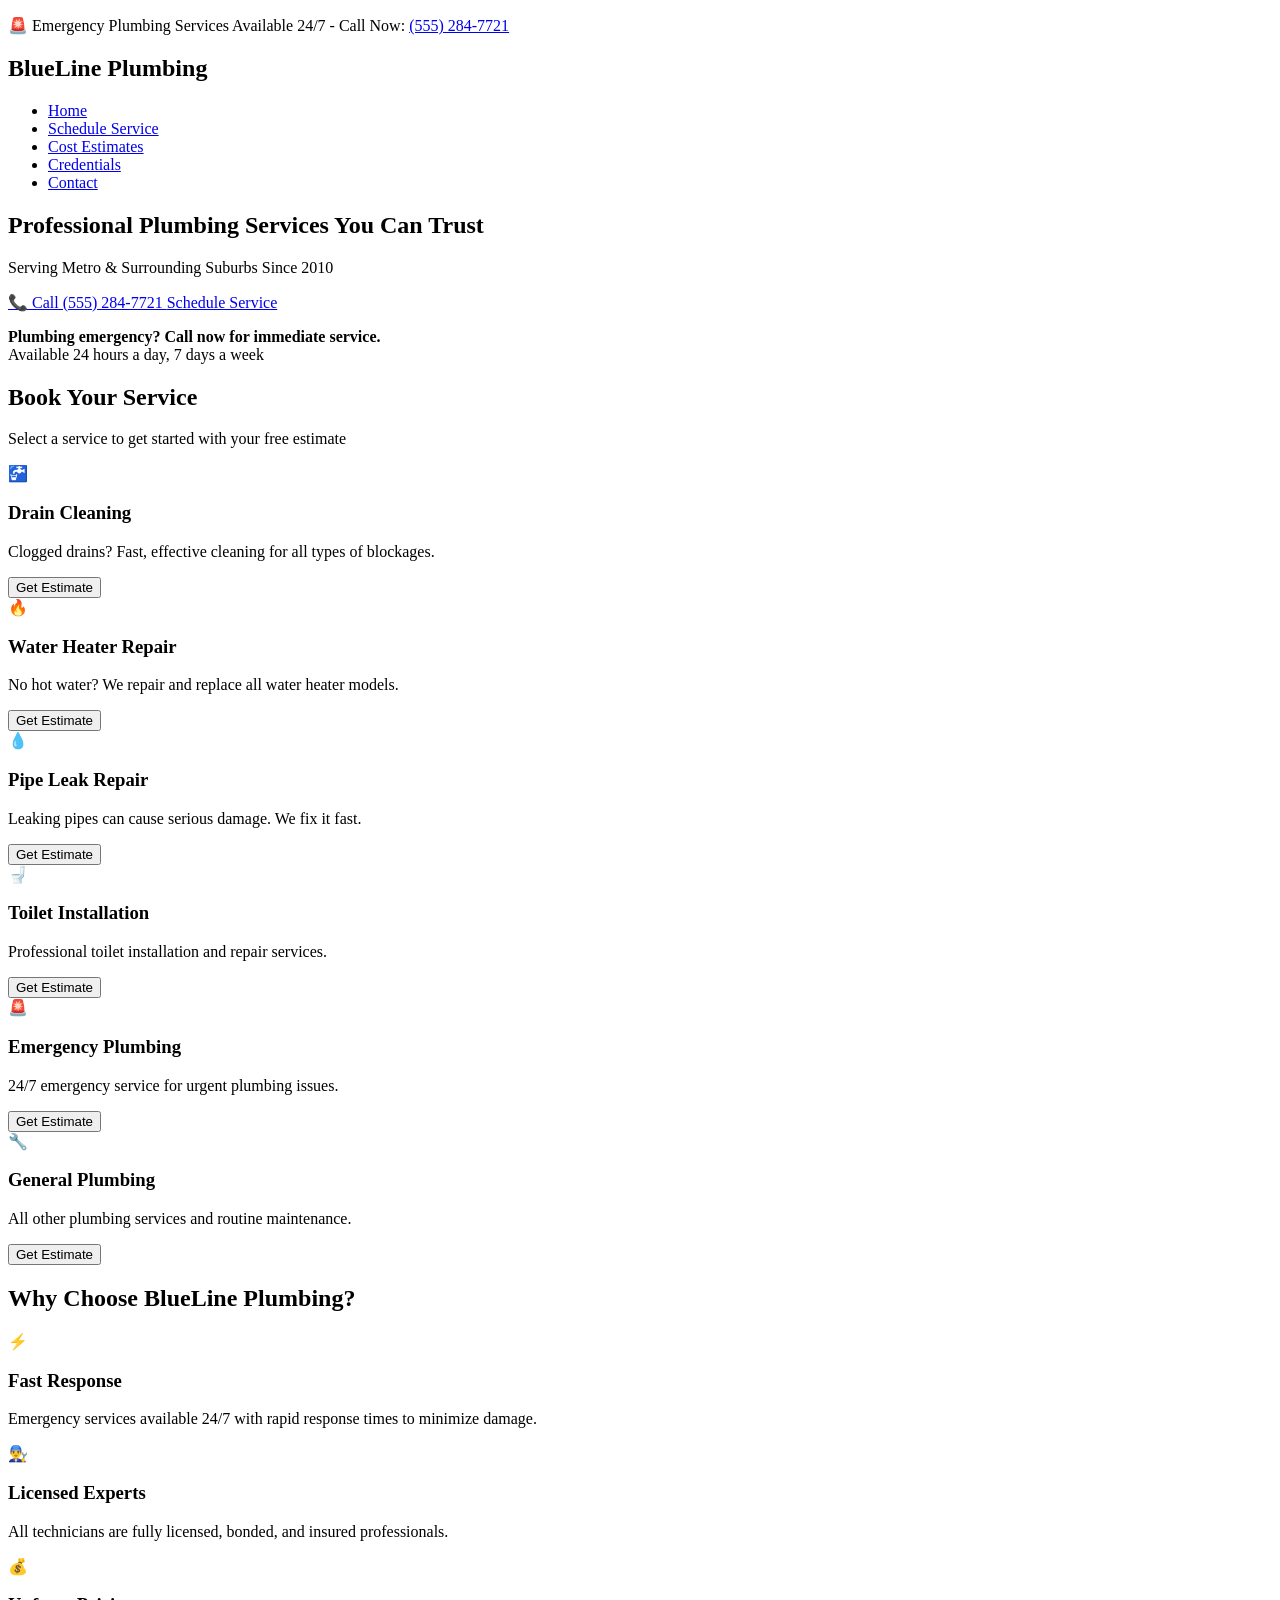
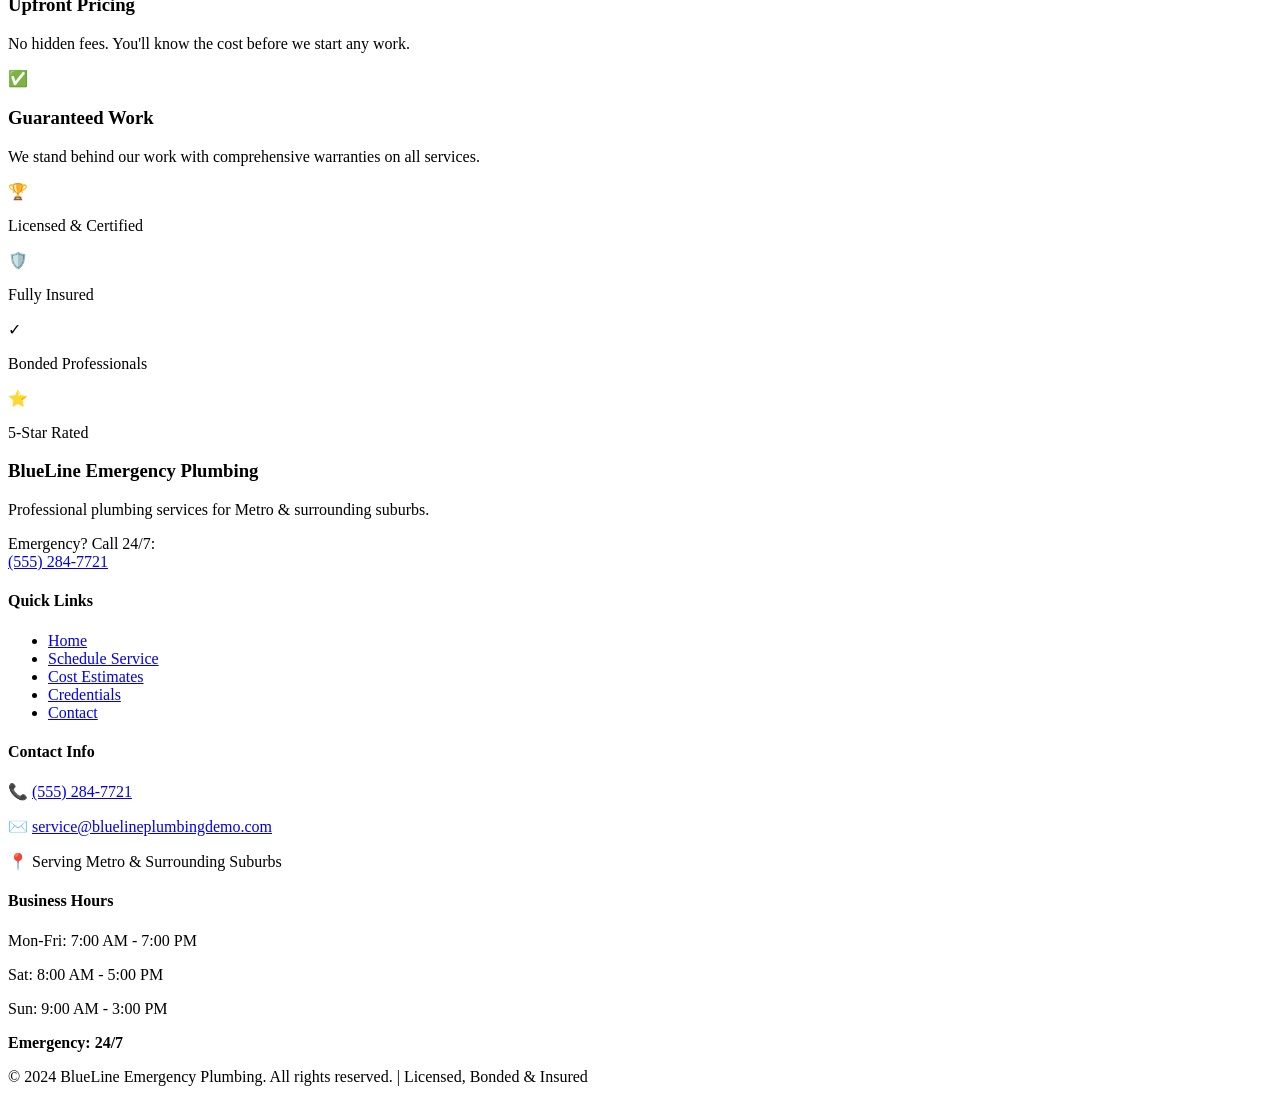
==== index.html @ 8743f66a "Create index.html for BlueLine Plumbing website Added a complete HTML structure for the BlueLine Plu" ====
<!DOCTYPE html>
<html lang="en">
<head>
    <meta charset="UTF-8">
    <meta name="viewport" content="width=device-width, initial-scale=1.0">
    <title>BlueLine Emergency Plumbing - 24/7 Service</title>
    <link rel="stylesheet" href="css/styles.css">
</head>
<body>
    <!-- Emergency Banner -->
    <div class="emergency-banner">
        <p>🚨 Emergency Plumbing Services Available 24/7 - Call Now: <a href="tel:5552847721">(555) 284-7721</a></p>
    </div>

    <!-- Navigation -->
    <nav class="navbar">
        <div class="container nav-container">
            <div class="logo">
                <h2>BlueLine Plumbing</h2>
            </div>
            <ul class="nav-menu">
                <li><a href="index.html" class="active">Home</a></li>
                <li><a href="schedule.html">Schedule Service</a></li>
                <li><a href="estimates.html">Cost Estimates</a></li>
                <li><a href="credentials.html">Credentials</a></li>
                <li><a href="contact.html">Contact</a></li>
            </ul>
            <div class="hamburger">
                <span></span>
                <span></span>
                <span></span>
            </div>
        </div>
    </nav>

    <!-- Hero Section -->
    <section class="hero">
        <div class="container hero-content">
            <h1>Professional Plumbing Services You Can Trust</h1>
            <p class="hero-subtitle">Serving Metro & Surrounding Suburbs Since 2010</p>
            <div class="hero-cta">
                <a href="tel:5552847721" class="btn btn-primary btn-large">
                    📞 Call (555) 284-7721
                </a>
                <a href="schedule.html" class="btn btn-secondary btn-large">
                    Schedule Service
                </a>
            </div>
            <p class="emergency-text">
                <strong>Plumbing emergency? Call now for immediate service.</strong><br>
                Available 24 hours a day, 7 days a week
            </p>
        </div>
    </section>

    <!-- Book Your Service -->
    <section class="services-booking">
        <div class="container">
            <h2>Book Your Service</h2>
            <p class="section-subtitle">Select a service to get started with your free estimate</p>
            
            <div class="service-grid">
                <div class="service-card" data-service="drain-cleaning">
                    <div class="service-icon">🚰</div>
                    <h3>Drain Cleaning</h3>
                    <p>Clogged drains? Fast, effective cleaning for all types of blockages.</p>
                    <button class="btn btn-primary" onclick="bookService('Drain Cleaning')">Get Estimate</button>
                </div>

                <div class="service-card" data-service="water-heater">
                    <div class="service-icon">🔥</div>
                    <h3>Water Heater Repair</h3>
                    <p>No hot water? We repair and replace all water heater models.</p>
                    <button class="btn btn-primary" onclick="bookService('Water Heater Repair')">Get Estimate</button>
                </div>

                <div class="service-card" data-service="pipe-leak">
                    <div class="service-icon">💧</div>
                    <h3>Pipe Leak Repair</h3>
                    <p>Leaking pipes can cause serious damage. We fix it fast.</p>
                    <button class="btn btn-primary" onclick="bookService('Pipe Leak Repair')">Get Estimate</button>
                </div>

                <div class="service-card" data-service="toilet-installation">
                    <div class="service-icon">🚽</div>
                    <h3>Toilet Installation</h3>
                    <p>Professional toilet installation and repair services.</p>
                    <button class="btn btn-primary" onclick="bookService('Toilet Installation')">Get Estimate</button>
                </div>

                <div class="service-card" data-service="emergency-plumbing">
                    <div class="service-icon">🚨</div>
                    <h3>Emergency Plumbing</h3>
                    <p>24/7 emergency service for urgent plumbing issues.</p>
                    <button class="btn btn-primary" onclick="bookService('Emergency Plumbing')">Get Estimate</button>
                </div>

                <div class="service-card" data-service="general-plumbing">
                    <div class="service-icon">🔧</div>
                    <h3>General Plumbing</h3>
                    <p>All other plumbing services and routine maintenance.</p>
                    <button class="btn btn-primary" onclick="bookService('General Plumbing')">Get Estimate</button>
                </div>
            </div>
        </div>
    </section>

    <!-- Why Choose Us -->
    <section class="why-choose">
        <div class="container">
            <h2>Why Choose BlueLine Plumbing?</h2>
            
            <div class="features-grid">
                <div class="feature">
                    <div class="feature-icon">⚡</div>
                    <h3>Fast Response</h3>
                    <p>Emergency services available 24/7 with rapid response times to minimize damage.</p>
                </div>

                <div class="feature">
                    <div class="feature-icon">👨‍🔧</div>
                    <h3>Licensed Experts</h3>
                    <p>All technicians are fully licensed, bonded, and insured professionals.</p>
                </div>

                <div class="feature">
                    <div class="feature-icon">💰</div>
                    <h3>Upfront Pricing</h3>
                    <p>No hidden fees. You'll know the cost before we start any work.</p>
                </div>

                <div class="feature">
                    <div class="feature-icon">✅</div>
                    <h3>Guaranteed Work</h3>
                    <p>We stand behind our work with comprehensive warranties on all services.</p>
                </div>
            </div>
        </div>
    </section>

    <!-- Trust Badges -->
    <section class="trust-badges">
        <div class="container">
            <div class="badges-grid">
                <div class="badge">
                    <div class="badge-icon">🏆</div>
                    <p>Licensed & Certified</p>
                </div>
                <div class="badge">
                    <div class="badge-icon">🛡️</div>
                    <p>Fully Insured</p>
                </div>
                <div class="badge">
                    <div class="badge-icon">✓</div>
                    <p>Bonded Professionals</p>
                </div>
                <div class="badge">
                    <div class="badge-icon">⭐</div>
                    <p>5-Star Rated</p>
                </div>
            </div>
        </div>
    </section>

    <!-- Footer -->
    <footer class="footer">
        <div class="container">
            <div class="footer-grid">
                <div class="footer-section">
                    <h3>BlueLine Emergency Plumbing</h3>
                    <p>Professional plumbing services for Metro & surrounding suburbs.</p>
                    <p class="footer-emergency">Emergency? Call 24/7:<br><a href="tel:5552847721">(555) 284-7721</a></p>
                </div>

                <div class="footer-section">
                    <h4>Quick Links</h4>
                    <ul>
                        <li><a href="index.html">Home</a></li>
                        <li><a href="schedule.html">Schedule Service</a></li>
                        <li><a href="estimates.html">Cost Estimates</a></li>
                        <li><a href="credentials.html">Credentials</a></li>
                        <li><a href="contact.html">Contact</a></li>
                    </ul>
                </div>

                <div class="footer-section">
                    <h4>Contact Info</h4>
                    <p>📞 <a href="tel:5552847721">(555) 284-7721</a></p>
                    <p>✉️ <a href="mailto:service@bluelineplumbingdemo.com">service@bluelineplumbingdemo.com</a></p>
                    <p>📍 Serving Metro & Surrounding Suburbs</p>
                </div>

                <div class="footer-section">
                    <h4>Business Hours</h4>
                    <p>Mon-Fri: 7:00 AM - 7:00 PM</p>
                    <p>Sat: 8:00 AM - 5:00 PM</p>
                    <p>Sun: 9:00 AM - 3:00 PM</p>
                    <p><strong>Emergency: 24/7</strong></p>
                </div>
            </div>

            <div class="footer-bottom">
                <p>&copy; 2024 BlueLine Emergency Plumbing. All rights reserved. | Licensed, Bonded & Insured</p>
            </div>
        </div>
    </footer>

    <script src="js/main.js"></script>
</body>
</html>
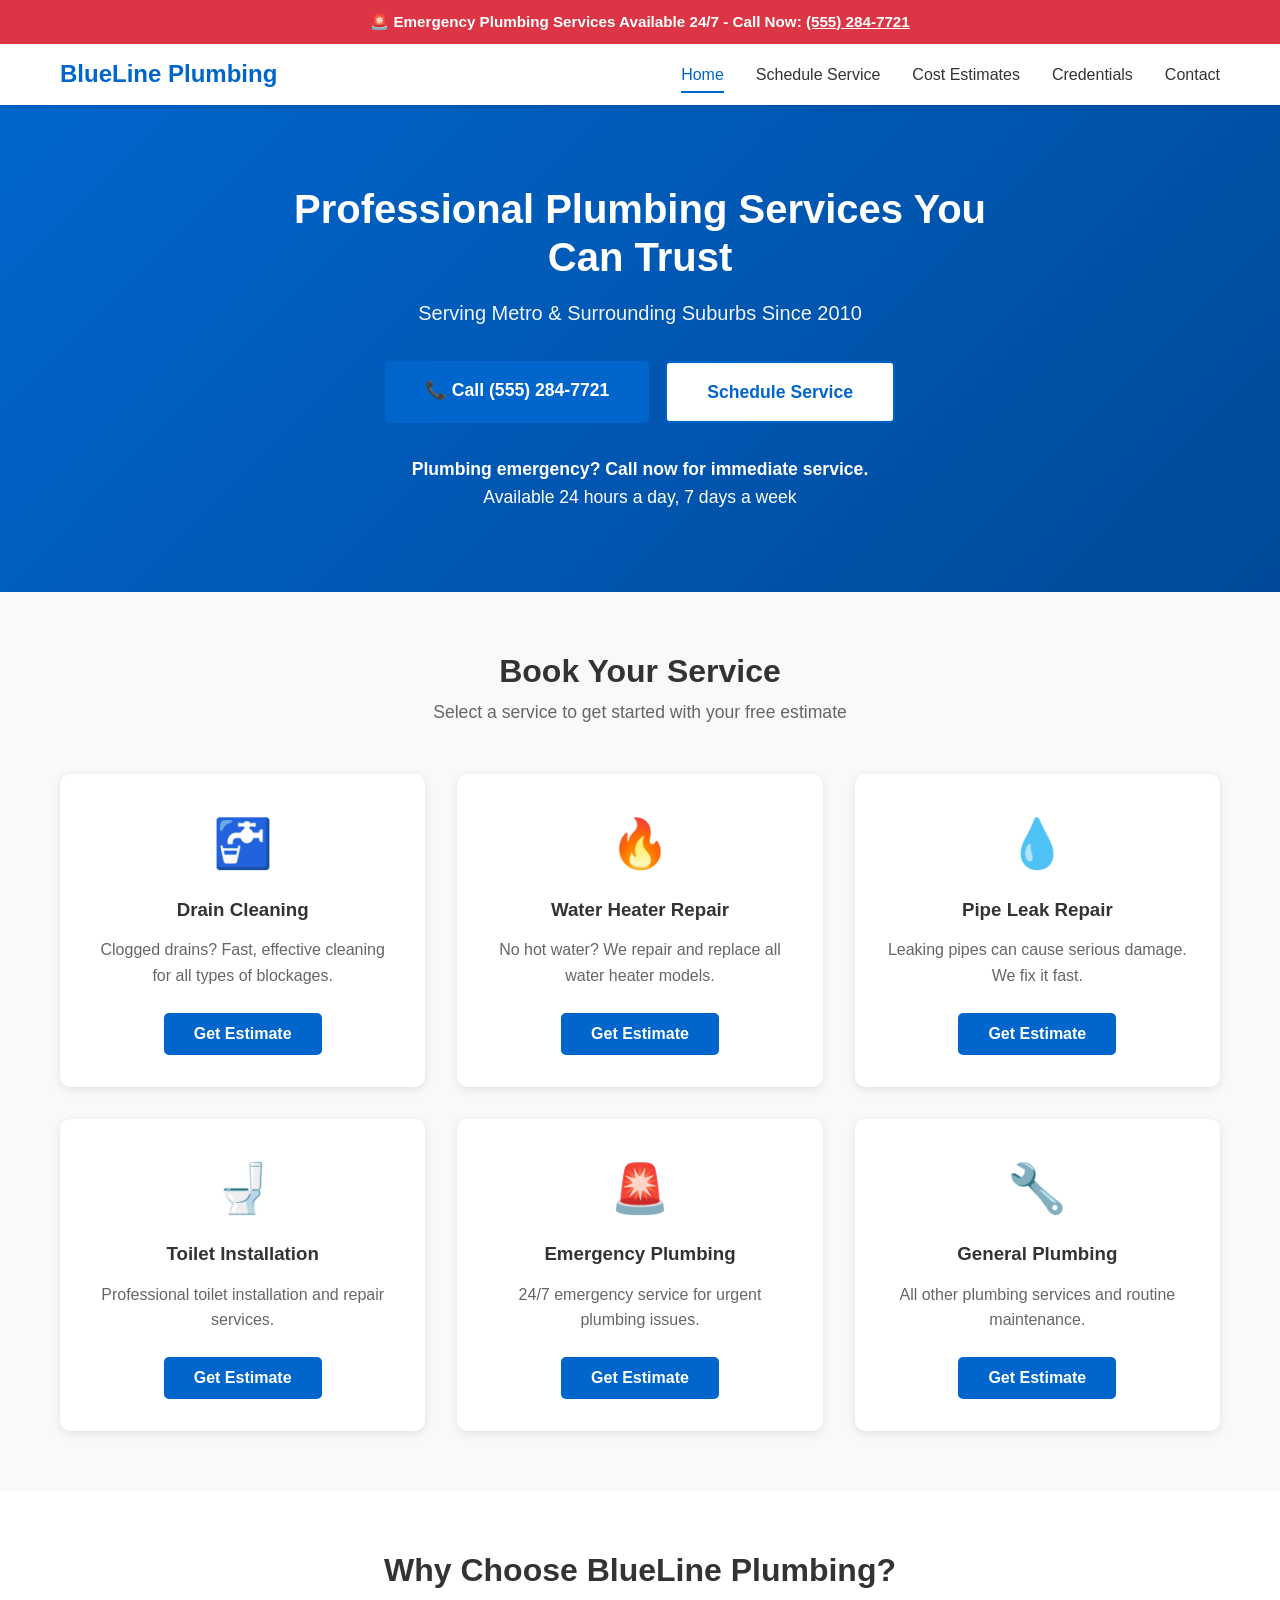
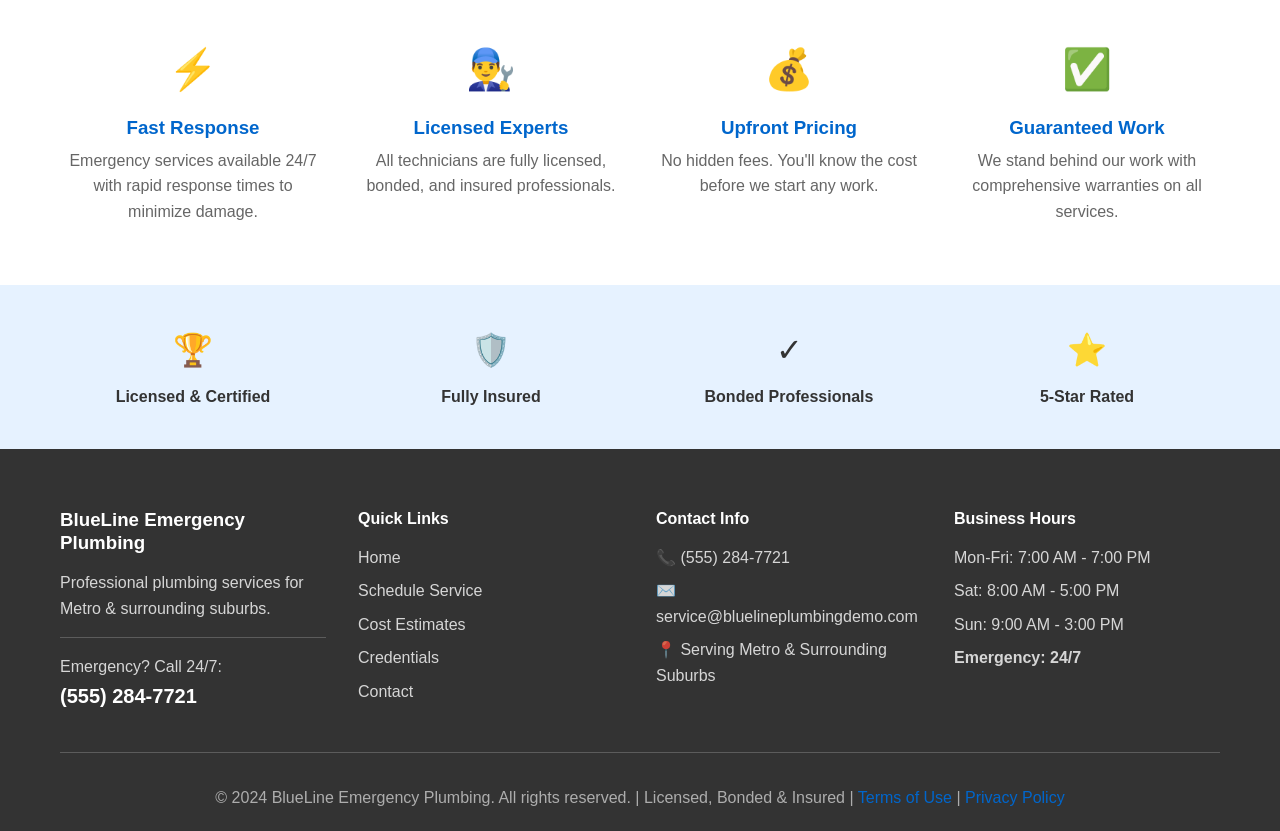
==== commit 8f34de47: "Add links to Terms of Use and Privacy Policy in footer" ====
--- a/index.html
+++ b/index.html
@@ -200,7 +200,7 @@
             </div>
 
             <div class="footer-bottom">
-                <p>&copy; 2024 BlueLine Emergency Plumbing. All rights reserved. | Licensed, Bonded & Insured</p>
+                <p>&copy; 2024 BlueLine Emergency Plumbing. All rights reserved. | Licensed, Bonded & Insured | <a href="terms.html">Terms of Use</a> | <a href="privacy.html">Privacy Policy</a></p>
             </div>
         </div>
     </footer>
--- a/css/styles.css
+++ b/css/styles.css
@@ -0,0 +1,966 @@
+/* ==========================================
+   BlueLine Emergency Plumbing - Styles
+   ========================================== */
+
+/* CSS Reset & Base Styles */
+* {
+    margin: 0;
+    padding: 0;
+    box-sizing: border-box;
+}
+
+:root {
+    --primary-blue: #0066cc;
+    --dark-blue: #004999;
+    --light-blue: #e6f2ff;
+    --emergency-red: #dc3545;
+    --success-green: #28a745;
+    --text-dark: #333333;
+    --text-light: #666666;
+    --gray-light: #f8f9fa;
+    --gray-medium: #dee2e6;
+    --white: #ffffff;
+    --shadow: rgba(0, 0, 0, 0.1);
+}
+
+body {
+    font-family: -apple-system, BlinkMacSystemFont, 'Segoe UI', Roboto, 'Helvetica Neue', Arial, sans-serif;
+    line-height: 1.6;
+    color: var(--text-dark);
+    background-color: var(--white);
+}
+
+.container {
+    max-width: 1200px;
+    margin: 0 auto;
+    padding: 0 20px;
+}
+
+h1, h2, h3, h4, h5, h6 {
+    line-height: 1.2;
+    margin-bottom: 1rem;
+}
+
+a {
+    color: var(--primary-blue);
+    text-decoration: none;
+    transition: color 0.3s ease;
+}
+
+a:hover {
+    color: var(--dark-blue);
+}
+
+/* ==========================================
+   Emergency Banner
+   ========================================== */
+.emergency-banner {
+    background-color: var(--emergency-red);
+    color: var(--white);
+    text-align: center;
+    padding: 10px 20px;
+    font-weight: 600;
+    font-size: 0.95rem;
+}
+
+.emergency-banner a {
+    color: var(--white);
+    text-decoration: underline;
+}
+
+.emergency-banner a:hover {
+    opacity: 0.9;
+}
+
+/* ==========================================
+   Navigation
+   ========================================== */
+.navbar {
+    background-color: var(--white);
+    box-shadow: 0 2px 5px var(--shadow);
+    position: sticky;
+    top: 0;
+    z-index: 1000;
+}
+
+.nav-container {
+    display: flex;
+    justify-content: space-between;
+    align-items: center;
+    padding: 1rem 20px;
+}
+
+.logo h2 {
+    color: var(--primary-blue);
+    margin: 0;
+    font-size: 1.5rem;
+}
+
+.nav-menu {
+    display: flex;
+    list-style: none;
+    gap: 2rem;
+}
+
+.nav-menu a {
+    color: var(--text-dark);
+    font-weight: 500;
+    padding: 0.5rem 0;
+    border-bottom: 2px solid transparent;
+    transition: all 0.3s ease;
+}
+
+.nav-menu a:hover,
+.nav-menu a.active {
+    color: var(--primary-blue);
+    border-bottom-color: var(--primary-blue);
+}
+
+.hamburger {
+    display: none;
+    flex-direction: column;
+    cursor: pointer;
+    gap: 4px;
+}
+
+.hamburger span {
+    width: 25px;
+    height: 3px;
+    background-color: var(--text-dark);
+    transition: all 0.3s ease;
+}
+
+/* ==========================================
+   Hero Section
+   ========================================== */
+.hero {
+    background: linear-gradient(135deg, var(--primary-blue) 0%, var(--dark-blue) 100%);
+    color: var(--white);
+    padding: 80px 20px;
+    text-align: center;
+}
+
+.hero-content {
+    max-width: 800px;
+    margin: 0 auto;
+}
+
+.hero h1 {
+    font-size: 2.5rem;
+    margin-bottom: 1rem;
+}
+
+.hero-subtitle {
+    font-size: 1.25rem;
+    margin-bottom: 2rem;
+    opacity: 0.95;
+}
+
+.hero-cta {
+    display: flex;
+    gap: 1rem;
+    justify-content: center;
+    flex-wrap: wrap;
+    margin-bottom: 2rem;
+}
+
+.emergency-text {
+    font-size: 1.1rem;
+    margin-top: 2rem;
+}
+
+/* ==========================================
+   Buttons
+   ========================================== */
+.btn {
+    display: inline-block;
+    padding: 12px 30px;
+    border-radius: 5px;
+    font-weight: 600;
+    text-align: center;
+    cursor: pointer;
+    transition: all 0.3s ease;
+    border: none;
+    font-size: 1rem;
+}
+
+.btn-large {
+    padding: 15px 40px;
+    font-size: 1.1rem;
+}
+
+.btn-primary {
+    background-color: var(--primary-blue);
+    color: var(--white);
+}
+
+.btn-primary:hover {
+    background-color: var(--dark-blue);
+    transform: translateY(-2px);
+    box-shadow: 0 4px 8px var(--shadow);
+}
+
+.btn-secondary {
+    background-color: var(--white);
+    color: var(--primary-blue);
+    border: 2px solid var(--primary-blue);
+}
+
+.btn-secondary:hover {
+    background-color: var(--light-blue);
+}
+
+.btn-emergency {
+    background-color: var(--emergency-red);
+    color: var(--white);
+}
+
+.btn-emergency:hover {
+    background-color: #c82333;
+}
+
+/* ==========================================
+   Services Booking Section
+   ========================================== */
+.services-booking {
+    padding: 60px 20px;
+    background-color: var(--gray-light);
+}
+
+.services-booking h2 {
+    text-align: center;
+    font-size: 2rem;
+    color: var(--text-dark);
+    margin-bottom: 0.5rem;
+}
+
+.section-subtitle {
+    text-align: center;
+    color: var(--text-light);
+    margin-bottom: 3rem;
+    font-size: 1.1rem;
+}
+
+.service-grid {
+    display: grid;
+    grid-template-columns: repeat(auto-fit, minmax(300px, 1fr));
+    gap: 2rem;
+    margin-top: 2rem;
+}
+
+.service-card {
+    background-color: var(--white);
+    padding: 2rem;
+    border-radius: 10px;
+    box-shadow: 0 2px 10px var(--shadow);
+    text-align: center;
+    transition: all 0.3s ease;
+}
+
+.service-card:hover {
+    transform: translateY(-5px);
+    box-shadow: 0 5px 20px rgba(0, 0, 0, 0.15);
+}
+
+.service-icon {
+    font-size: 3rem;
+    margin-bottom: 1rem;
+}
+
+.service-card h3 {
+    color: var(--text-dark);
+    margin-bottom: 1rem;
+}
+
+.service-card p {
+    color: var(--text-light);
+    margin-bottom: 1.5rem;
+}
+
+/* ==========================================
+   Why Choose Us Section
+   ========================================== */
+.why-choose {
+    padding: 60px 20px;
+}
+
+.why-choose h2 {
+    text-align: center;
+    font-size: 2rem;
+    margin-bottom: 3rem;
+}
+
+.features-grid {
+    display: grid;
+    grid-template-columns: repeat(auto-fit, minmax(250px, 1fr));
+    gap: 2rem;
+}
+
+.feature {
+    text-align: center;
+}
+
+.feature-icon {
+    font-size: 2.5rem;
+    margin-bottom: 1rem;
+}
+
+.feature h3 {
+    color: var(--primary-blue);
+    margin-bottom: 0.5rem;
+}
+
+.feature p {
+    color: var(--text-light);
+}
+
+/* ==========================================
+   Trust Badges
+   ========================================== */
+.trust-badges {
+    padding: 40px 20px;
+    background-color: var(--light-blue);
+}
+
+.badges-grid {
+    display: grid;
+    grid-template-columns: repeat(auto-fit, minmax(200px, 1fr));
+    gap: 2rem;
+}
+
+.badge {
+    text-align: center;
+}
+
+.badge-icon {
+    font-size: 2rem;
+    margin-bottom: 0.5rem;
+}
+
+.badge p {
+    font-weight: 600;
+    color: var(--text-dark);
+}
+
+/* ==========================================
+   Schedule Form Section
+   ========================================== */
+.schedule-section {
+    padding: 60px 20px;
+    background-color: var(--gray-light);
+}
+
+.schedule-header {
+    max-width: 800px;
+    margin: 0 auto 3rem;
+    text-align: center;
+}
+
+.schedule-header h1 {
+    font-size: 2.5rem;
+    color: var(--text-dark);
+    margin-bottom: 1rem;
+}
+
+.emergency-warning {
+    background-color: #fff3cd;
+    border-left: 4px solid #ffc107;
+    padding: 1rem;
+    margin-top: 2rem;
+    border-radius: 5px;
+    text-align: left;
+}
+
+.emergency-warning strong {
+    color: var(--emergency-red);
+}
+
+.form-container {
+    max-width: 700px;
+    margin: 0 auto;
+    background-color: var(--white);
+    padding: 2rem;
+    border-radius: 10px;
+    box-shadow: 0 2px 10px var(--shadow);
+}
+
+.schedule-form .form-group {
+    margin-bottom: 1.5rem;
+}
+
+.schedule-form label {
+    display: block;
+    font-weight: 600;
+    margin-bottom: 0.5rem;
+    color: var(--text-dark);
+}
+
+.schedule-form input,
+.schedule-form select,
+.schedule-form textarea {
+    width: 100%;
+    padding: 12px;
+    border: 1px solid var(--gray-medium);
+    border-radius: 5px;
+    font-size: 1rem;
+    font-family: inherit;
+    transition: border-color 0.3s ease;
+}
+
+.schedule-form input:focus,
+.schedule-form select:focus,
+.schedule-form textarea:focus {
+    outline: none;
+    border-color: var(--primary-blue);
+}
+
+.form-row {
+    display: grid;
+    grid-template-columns: 1fr 1fr;
+    gap: 1rem;
+}
+
+.radio-group {
+    display: flex;
+    gap: 2rem;
+}
+
+.radio-label {
+    display: flex;
+    align-items: center;
+    gap: 0.5rem;
+    cursor: pointer;
+}
+
+.radio-label input[type="radio"] {
+    width: auto;
+}
+
+.success-message {
+    text-align: center;
+    padding: 2rem;
+}
+
+.success-message h2 {
+    color: var(--success-green);
+    margin-bottom: 1rem;
+}
+
+.summary-box {
+    background-color: var(--gray-light);
+    padding: 1.5rem;
+    border-radius: 5px;
+    margin: 1.5rem 0;
+    text-align: left;
+}
+
+.summary-box p {
+    margin-bottom: 0.5rem;
+}
+
+.contact-reminder {
+    margin-top: 1.5rem;
+    font-size: 0.95rem;
+}
+
+/* ==========================================
+   Estimates Section
+   ========================================== */
+.estimates-section {
+    padding: 60px 20px;
+}
+
+.estimates-section h1 {
+    text-align: center;
+    font-size: 2.5rem;
+    margin-bottom: 1rem;
+}
+
+.section-intro {
+    text-align: center;
+    color: var(--text-light);
+    max-width: 700px;
+    margin: 0 auto 3rem;
+    font-size: 1.1rem;
+}
+
+.selected-service-banner {
+    background-color: var(--light-blue);
+    padding: 1.5rem;
+    border-radius: 10px;
+    text-align: center;
+    margin-bottom: 3rem;
+    border: 2px solid var(--primary-blue);
+}
+
+.selected-service-banner h2 {
+    color: var(--primary-blue);
+    margin-bottom: 0.5rem;
+}
+
+.pricing-grid {
+    display: grid;
+    grid-template-columns: repeat(auto-fit, minmax(320px, 1fr));
+    gap: 2rem;
+    margin-bottom: 3rem;
+}
+
+.pricing-card {
+    background-color: var(--white);
+    border: 2px solid var(--gray-medium);
+    border-radius: 10px;
+    padding: 2rem;
+    text-align: center;
+    transition: all 0.3s ease;
+}
+
+.pricing-card:hover {
+    border-color: var(--primary-blue);
+    box-shadow: 0 5px 20px rgba(0, 0, 0, 0.1);
+    transform: translateY(-5px);
+}
+
+.pricing-card.featured {
+    border-color: var(--emergency-red);
+    background-color: #fff5f5;
+}
+.pricing-icon {
+font-size: 3rem;
+margin-bottom: 1rem;
+}
+.pricing-card h3 {
+color: var(--text-dark);
+font-size: 1.5rem;
+margin-bottom: 1rem;
+}
+.price-range {
+font-size: 1.75rem;
+font-weight: 700;
+color: var(--primary-blue);
+margin-bottom: 1.5rem;
+}
+.pricing-details {
+list-style: none;
+margin-bottom: 2rem;
+text-align: left;
+}
+.pricing-details li {
+padding: 0.5rem 0;
+color: var(--text-light);
+border-bottom: 1px solid var(--gray-medium);
+}
+.pricing-details li:last-child {
+border-bottom: none;
+}
+.pricing-disclaimer {
+background-color: var(--gray-light);
+padding: 2rem;
+border-radius: 10px;
+border-left: 4px solid var(--primary-blue);
+}
+.pricing-disclaimer h3 {
+color: var(--primary-blue);
+margin-bottom: 1rem;
+}
+.pricing-disclaimer ul {
+margin: 1rem 0;
+padding-left: 2rem;
+}
+.pricing-disclaimer li {
+margin-bottom: 0.5rem;
+color: var(--text-light);
+}
+.contact-cta {
+margin-top: 1rem;
+font-weight: 600;
+}
+/* ==========================================
+Credentials Section
+========================================== */
+.credentials-section {
+padding: 60px 20px;
+}
+.credentials-section h1 {
+text-align: center;
+font-size: 2.5rem;
+margin-bottom: 1rem;
+}
+.credentials-grid {
+display: grid;
+grid-template-columns: repeat(auto-fit, minmax(280px, 1fr));
+gap: 2rem;
+margin: 3rem 0;
+}
+.credential-card {
+background-color: var(--white);
+border: 2px solid var(--gray-medium);
+border-radius: 10px;
+padding: 2rem;
+transition: all 0.3s ease;
+}
+.credential-card:hover {
+border-color: var(--primary-blue);
+box-shadow: 0 5px 20px rgba(0, 0, 0, 0.1);
+}
+.credential-icon {
+font-size: 2.5rem;
+margin-bottom: 1rem;
+}
+.credential-card h3 {
+color: var(--primary-blue);
+margin-bottom: 0.5rem;
+}
+.credential-number {
+font-weight: 700;
+font-size: 1.1rem;
+color: var(--text-dark);
+margin-bottom: 1rem;
+}
+.credential-card p {
+color: var(--text-light);
+margin-bottom: 1rem;
+}
+.credential-list {
+list-style: none;
+padding-left: 0;
+}
+.credential-list li {
+padding: 0.5rem 0;
+padding-left: 1.5rem;
+position: relative;
+color: var(--text-light);
+}
+.credential-list li:before {
+content: "✓";
+position: absolute;
+left: 0;
+color: var(--success-green);
+font-weight: bold;
+}
+.why-matters {
+background-color: var(--gray-light);
+padding: 3rem;
+border-radius: 10px;
+margin: 3rem 0;
+}
+.why-matters h2 {
+color: var(--text-dark);
+text-align: center;
+margin-bottom: 2rem;
+}
+.matters-content {
+max-width: 900px;
+margin: 0 auto;
+}
+.matters-text p {
+font-size: 1.1rem;
+margin-bottom: 2rem;
+}
+.protection-points {
+display: grid;
+gap: 2rem;
+}
+.protection-point h4 {
+color: var(--primary-blue);
+margin-bottom: 0.5rem;
+}
+.protection-point p {
+color: var(--text-light);
+}
+.verification-box {
+background-color: var(--light-blue);
+padding: 2rem;
+border-radius: 10px;
+border-left: 4px solid var(--primary-blue);
+margin: 3rem 0;
+}
+.verification-box h3 {
+color: var(--primary-blue);
+margin-bottom: 1rem;
+}
+.verification-box ul {
+margin: 1rem 0;
+padding-left: 2rem;
+}
+.verification-box li {
+margin-bottom: 0.5rem;
+color: var(--text-light);
+}
+.verification-cta {
+margin-top: 1rem;
+font-weight: 600;
+}
+.trust-banner {
+background: linear-gradient(135deg, var(--primary-blue) 0%, var(--dark-blue) 100%);
+color: var(--white);
+padding: 3rem;
+border-radius: 10px;
+text-align: center;
+}
+.trust-banner h3 {
+font-size: 1.75rem;
+margin-bottom: 1rem;
+}
+.trust-banner p {
+font-size: 1.1rem;
+margin-bottom: 2rem;
+}
+/* ==========================================
+Contact Section
+========================================== */
+.contact-section {
+padding: 60px 20px;
+}
+.contact-section h1 {
+text-align: center;
+font-size: 2.5rem;
+margin-bottom: 1rem;
+}
+.contact-grid {
+display: grid;
+grid-template-columns: 1fr 1fr;
+gap: 3rem;
+margin-top: 3rem;
+}
+.contact-info h2 {
+color: var(--primary-blue);
+margin-bottom: 2rem;
+}
+.contact-method {
+display: flex;
+gap: 1rem;
+margin-bottom: 2rem;
+padding-bottom: 2rem;
+border-bottom: 1px solid var(--gray-medium);
+}
+.contact-method:last-of-type {
+border-bottom: none;
+}
+.contact-icon {
+font-size: 2rem;
+flex-shrink: 0;
+}
+.contact-details h3 {
+color: var(--text-dark);
+margin-bottom: 0.5rem;
+font-size: 1.1rem;
+}
+.contact-details p {
+color: var(--text-light);
+margin-bottom: 0.25rem;
+}
+.contact-note {
+font-size: 0.9rem;
+font-style: italic;
+}
+.emergency-hours {
+color: var(--emergency-red) !important;
+font-weight: 600 !important;
+}
+.emergency-contact-box {
+background-color: #fff5f5;
+border: 2px solid var(--emergency-red);
+padding: 2rem;
+border-radius: 10px;
+text-align: center;
+margin-top: 2rem;
+}
+.emergency-contact-box h3 {
+color: var(--emergency-red);
+margin-bottom: 1rem;
+}
+.emergency-note {
+font-size: 0.9rem;
+margin-top: 1rem;
+color: var(--text-light);
+}
+.contact-form-container {
+background-color: var(--white);
+padding: 2rem;
+border-radius: 10px;
+box-shadow: 0 2px 10px var(--shadow);
+}
+.contact-form-container h2 {
+color: var(--primary-blue);
+margin-bottom: 1rem;
+}
+.contact-form .form-group {
+margin-bottom: 1.5rem;
+}
+.contact-form label {
+display: block;
+font-weight: 600;
+margin-bottom: 0.5rem;
+color: var(--text-dark);
+}
+.contact-form input,
+.contact-form select,
+.contact-form textarea {
+width: 100%;
+padding: 12px;
+border: 1px solid var(--gray-medium);
+border-radius: 5px;
+font-size: 1rem;
+font-family: inherit;
+transition: border-color 0.3s ease;
+}
+.contact-form input:focus,
+.contact-form select:focus,
+.contact-form textarea:focus {
+outline: none;
+border-color: var(--primary-blue);
+}
+/* ==========================================
+FAQ Section
+========================================== */
+.faq-section {
+padding: 60px 20px;
+background-color: var(--gray-light);
+}
+.faq-section h2 {
+text-align: center;
+font-size: 2rem;
+margin-bottom: 3rem;
+}
+.faq-grid {
+display: grid;
+grid-template-columns: repeat(auto-fit, minmax(300px, 1fr));
+gap: 2rem;
+max-width: 1000px;
+margin: 0 auto;
+}
+.faq-item {
+background-color: var(--white);
+padding: 1.5rem;
+border-radius: 10px;
+box-shadow: 0 2px 10px var(--shadow);
+}
+.faq-item h3 {
+color: var(--primary-blue);
+margin-bottom: 0.5rem;
+font-size: 1.1rem;
+}
+.faq-item p {
+color: var(--text-light);
+}
+/* ==========================================
+Footer
+========================================== */
+.footer {
+background-color: var(--text-dark);
+color: var(--white);
+padding: 60px 20px 20px;
+}
+.footer-grid {
+display: grid;
+grid-template-columns: repeat(auto-fit, minmax(250px, 1fr));
+gap: 2rem;
+margin-bottom: 2rem;
+}
+.footer-section h3,
+.footer-section h4 {
+color: var(--white);
+margin-bottom: 1rem;
+}
+.footer-section p,
+.footer-section li {
+color: rgba(255, 255, 255, 0.8);
+margin-bottom: 0.5rem;
+}
+.footer-section a {
+color: rgba(255, 255, 255, 0.8);
+transition: color 0.3s ease;
+}
+.footer-section a:hover {
+color: var(--white);
+}
+.footer-section ul {
+list-style: none;
+}
+.footer-emergency {
+margin-top: 1rem;
+padding-top: 1rem;
+border-top: 1px solid rgba(255, 255, 255, 0.2);
+}
+.footer-emergency a {
+font-size: 1.25rem;
+font-weight: 700;
+color: var(--white);
+}
+.footer-bottom {
+text-align: center;
+padding-top: 2rem;
+border-top: 1px solid rgba(255, 255, 255, 0.2);
+}
+.footer-bottom p {
+color: rgba(255, 255, 255, 0.6);
+}
+/* ==========================================
+Responsive Design
+========================================== */
+@media (max-width: 768px) {
+.hamburger {
+display: flex;
+}
+.nav-menu {
+    display: none;
+    position: absolute;
+    top: 100%;
+    left: 0;
+    width: 100%;
+    background-color: var(--white);
+    flex-direction: column;
+    padding: 1rem;
+    box-shadow: 0 5px 10px var(--shadow);
+}
+
+.nav-menu.active {
+    display: flex;
+}
+
+.hero h1 {
+    font-size: 2rem;
+}
+
+.hero-cta {
+    flex-direction: column;
+}
+
+.service-grid,
+.features-grid,
+.pricing-grid,
+.credentials-grid {
+    grid-template-columns: 1fr;
+}
+
+.contact-grid {
+    grid-template-columns: 1fr;
+}
+
+.form-row {
+    grid-template-columns: 1fr;
+}
+
+.footer-grid {
+    grid-template-columns: 1fr;
+}
+}
+/* ==========================================
+Animations
+========================================== */
+@keyframes fadeIn {
+from {
+opacity: 0;
+transform: translateY(20px);
+}
+to {
+opacity: 1;
+transform: translateY(0);
+}
+}
+.service-card,
+.feature,
+.pricing-card,
+.credential-card {
+animation: fadeIn 0.6s ease-out;
+}
